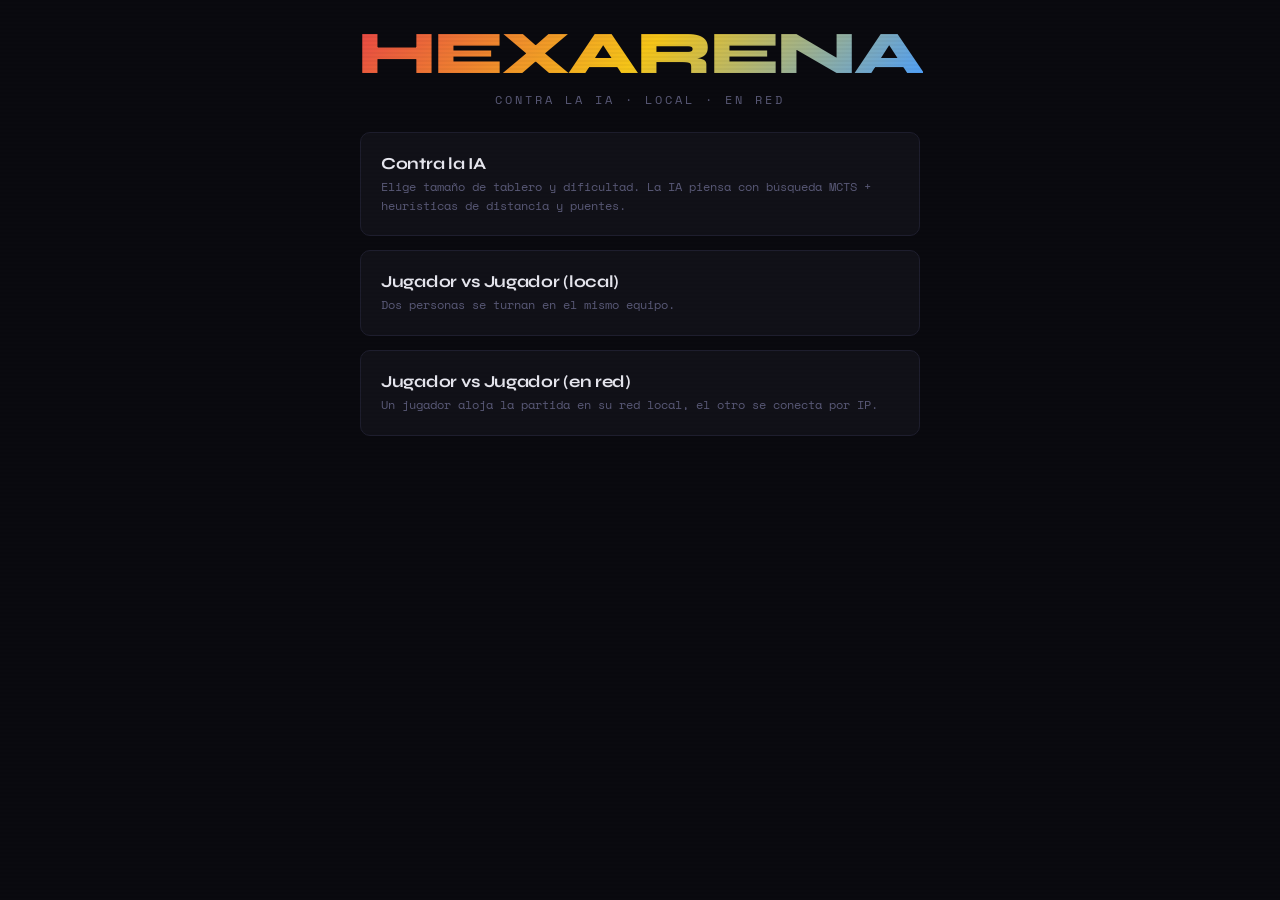
==== ui/dev.html @ 8a74e1f2 "Initial HexArena app: rules engine, unified MCTS+RAVE AI with difficulty tiers, LAN PvP, pywebview U" ====
<!DOCTYPE html>
<!-- Dev-only copy of index.html with a fake window.pywebview.api, so the UI
     can be iterated on in a plain browser without running the Python app.
     Not used by main.py / not part of the packaged build's entry point. -->
<html lang="es">
<head>
<meta charset="UTF-8">
<meta name="viewport" content="width=device-width, initial-scale=1.0">
<title>HexArena (dev)</title>
<link rel="stylesheet" href="style.css">
</head>
<body>

<header>
  <h1>HEXARENA</h1>
  <p>Contra la IA · local · en red</p>
</header>

<section id="screen-menu">

  <div id="menu-root" class="mode-cards">
    <div class="mode-card" data-open="ai">
      <h2>Contra la IA</h2>
      <p>Elige tamaño de tablero y dificultad. La IA piensa con búsqueda MCTS + heurísticas de distancia y puentes.</p>
    </div>
    <div class="mode-card" data-open="local">
      <h2>Jugador vs Jugador (local)</h2>
      <p>Dos personas se turnan en el mismo equipo.</p>
    </div>
    <div class="mode-card" data-open="network">
      <h2>Jugador vs Jugador (en red)</h2>
      <p>Un jugador aloja la partida en su red local, el otro se conecta por IP.</p>
    </div>
  </div>

  <div id="panel-ai" class="panel hidden">
    <h2>Contra la IA</h2>
    <div class="field-row">
      <label>Tamaño</label>
      <select id="ai-size">
        <option value="5">5 × 5</option>
        <option value="7" selected>7 × 7</option>
        <option value="9">9 × 9</option>
        <option value="11">11 × 11</option>
        <option value="13">13 × 13</option>
      </select>
    </div>
    <div class="field-row">
      <label>Dificultad</label>
      <select id="ai-difficulty">
        <option value="easy">Fácil</option>
        <option value="medium" selected>Media</option>
        <option value="hard">Difícil</option>
      </select>
    </div>
    <div class="field-row">
      <label>Juegas como</label>
      <select id="ai-role">
        <option value="1">Rojo (empiezas tú)</option>
        <option value="2">Azul (empieza la IA)</option>
      </select>
    </div>
    <div class="btn-row">
      <button class="primary" id="ai-start">Comenzar partida</button>
    </div>
    <div class="back-link" data-back>← Volver</div>
  </div>

  <div id="panel-local" class="panel hidden">
    <h2>Jugador vs Jugador (local)</h2>
    <div class="field-row">
      <label>Tamaño</label>
      <select id="local-size">
        <option value="5">5 × 5</option>
        <option value="7" selected>7 × 7</option>
        <option value="9">9 × 9</option>
        <option value="11">11 × 11</option>
        <option value="13">13 × 13</option>
      </select>
    </div>
    <div class="btn-row">
      <button class="primary" id="local-start">Comenzar partida</button>
    </div>
    <div class="back-link" data-back>← Volver</div>
  </div>

  <div id="panel-network" class="panel hidden">
    <h2>Jugador vs Jugador (en red)</h2>

    <div id="network-choice" class="btn-row">
      <button class="primary" id="network-open-host">Alojar partida</button>
      <button class="secondary" id="network-open-join">Unirse a partida</button>
    </div>

    <div id="network-host" class="hidden">
      <div class="field-row">
        <label>Tamaño</label>
        <select id="host-size">
          <option value="5">5 × 5</option>
          <option value="7" selected>7 × 7</option>
          <option value="9">9 × 9</option>
          <option value="11">11 × 11</option>
          <option value="13">13 × 13</option>
        </select>
      </div>
      <div class="btn-row">
        <button class="primary" id="host-start">Crear partida</button>
      </div>
      <div id="host-info" class="host-info hidden"></div>
    </div>

    <div id="network-join" class="hidden">
      <div class="field-row">
        <label>IP del anfitrión</label>
        <input type="text" id="join-ip" placeholder="192.168.1.23">
      </div>
      <div class="field-row">
        <label>Puerto</label>
        <input type="number" id="join-port" value="51137">
      </div>
      <div class="btn-row">
        <button class="primary" id="join-start">Conectar</button>
      </div>
      <div id="join-status" class="error-text"></div>
    </div>

    <div class="back-link" data-back>← Volver</div>
  </div>

</section>

<section id="screen-game" class="hidden">

  <div class="controls">
    <button class="secondary" id="btn-undo">Deshacer</button>
    <button class="ghost" id="btn-menu">Menú</button>
  </div>

  <div class="legend">
    <div class="legend-item"><div class="legend-dot p1"></div><span id="legend-p1">Rojo — arriba ↔ abajo</span></div>
    <div class="legend-item"><div class="legend-dot p2"></div><span id="legend-p2">Azul — izquierda ↔ derecha</span></div>
  </div>

  <div class="status" id="status">—</div>

  <div class="board-wrap">
    <svg class="board-svg" id="board-svg"></svg>
  </div>

  <div class="history-panel">
    <h3>Historial de jugadas</h3>
    <div class="history-list" id="history-list"></div>
  </div>

</section>

<script src="pywebview_stub.js"></script>
<script src="app.js"></script>
</body>
</html>
---- ui/style.css ----
@import url('https://fonts.googleapis.com/css2?family=Space+Mono:wght@400;700&family=Syne:wght@400;700;800&display=swap');

*, *::before, *::after { box-sizing: border-box; margin: 0; padding: 0; }

:root {
  --bg:       #0a0a0f;
  --surface:  #111118;
  --surface2: #16161f;
  --border:   #1e1e2e;
  --p1:       #e84545;
  --p1-dim:   #5a1a1a;
  --p1-glow:  rgba(232,69,69,0.35);
  --p2:       #4a9eff;
  --p2-dim:   #0e2a4a;
  --p2-glow:  rgba(74,158,255,0.35);
  --empty:    #1a1a28;
  --empty-h:  #22223a;
  --text:     #e8e8f0;
  --muted:    #5a5a78;
  --accent:   #f5c518;
  --danger:   #ff6b6b;
  --font-head: 'Syne', sans-serif;
  --font-mono: 'Space Mono', monospace;
}

html, body { height: 100%; }

body {
  background: var(--bg);
  color: var(--text);
  font-family: var(--font-mono);
  min-height: 100vh;
  display: flex;
  flex-direction: column;
  align-items: center;
  padding: 24px 16px 48px;
  overflow-x: hidden;
}

body::before {
  content:'';
  position:fixed; inset:0;
  background: repeating-linear-gradient(0deg, transparent, transparent 2px, rgba(0,0,0,0.03) 2px, rgba(0,0,0,0.03) 4px);
  pointer-events:none; z-index:9999;
}

.hidden { display: none !important; }

header {
  text-align: center;
  margin-bottom: 24px;
  animation: fadeDown .6s ease both;
}

header h1 {
  font-family: var(--font-head);
  font-size: clamp(2.2rem, 6vw, 3.8rem);
  font-weight: 800;
  letter-spacing: -2px;
  background: linear-gradient(135deg, var(--p1) 0%, var(--accent) 50%, var(--p2) 100%);
  -webkit-background-clip: text;
  -webkit-text-fill-color: transparent;
  background-clip: text;
  line-height: 1;
}

header p {
  color: var(--muted);
  font-size: .72rem;
  letter-spacing: 3px;
  margin-top: 6px;
  text-transform: uppercase;
}

/* ── shared form controls ── */
label {
  font-size: .68rem;
  color: var(--muted);
  letter-spacing: 2px;
  text-transform: uppercase;
}

select, input[type="text"], input[type="number"], button {
  font-family: var(--font-mono);
  font-size: .82rem;
  border: 1px solid var(--border);
  border-radius: 4px;
  background: var(--surface);
  color: var(--text);
  padding: 9px 14px;
  cursor: pointer;
  transition: border-color .2s, background .2s;
  outline: none;
}

input[type="text"], input[type="number"] { cursor: text; }
select:hover, select:focus, input:hover, input:focus { border-color: var(--muted); }

button.primary {
  background: var(--p1);
  border-color: var(--p1);
  color: #fff;
  font-weight: 700;
}
button.primary:hover { filter: brightness(1.15); }
button.secondary:hover { border-color: var(--p2); color: var(--p2); }
button.ghost {
  background: transparent;
}
button.ghost:hover { border-color: var(--muted); }
button:disabled { opacity: .45; cursor: not-allowed; }

/* ══════════════════════════════════════════════════════════════ */
/* MENU                                                            */
/* ══════════════════════════════════════════════════════════════ */

#screen-menu { width: min(560px, 92vw); animation: fadeUp .5s ease both; }

.mode-cards {
  display: grid;
  gap: 14px;
}

.mode-card {
  background: var(--surface);
  border: 1px solid var(--border);
  border-radius: 10px;
  padding: 20px;
  cursor: pointer;
  transition: border-color .2s, transform .15s;
}

.mode-card:hover { border-color: var(--accent); transform: translateY(-2px); }

.mode-card h2 {
  font-family: var(--font-head);
  font-size: 1.05rem;
  letter-spacing: -.3px;
  margin-bottom: 4px;
}

.mode-card p { color: var(--muted); font-size: .78rem; line-height: 1.5; }

.panel {
  background: var(--surface);
  border: 1px solid var(--border);
  border-radius: 10px;
  padding: 22px;
  margin-top: 16px;
  animation: fadeUp .35s ease both;
}

.panel h2 {
  font-family: var(--font-head);
  font-size: 1rem;
  margin-bottom: 16px;
}

.field-row {
  display: flex;
  align-items: center;
  gap: 12px;
  margin-bottom: 14px;
  flex-wrap: wrap;
}

.field-row label { min-width: 110px; }
.field-row select, .field-row input { flex: 1; min-width: 140px; }

.btn-row {
  display: flex;
  gap: 10px;
  margin-top: 18px;
  flex-wrap: wrap;
}

.back-link {
  display: inline-block;
  margin-top: 14px;
  color: var(--muted);
  font-size: .72rem;
  letter-spacing: 1px;
  text-transform: uppercase;
  cursor: pointer;
  text-decoration: underline;
}
.back-link:hover { color: var(--text); }

.host-info {
  background: var(--surface2);
  border: 1px dashed var(--border);
  border-radius: 8px;
  padding: 14px 16px;
  font-size: .85rem;
  line-height: 1.9;
  margin-top: 10px;
}
.host-info .ip { color: var(--accent); font-weight: 700; }

.waiting-dots::after {
  content: '';
  animation: dots 1.2s steps(4, end) infinite;
}

.error-text { color: var(--danger); font-size: .78rem; margin-top: 8px; }

/* ══════════════════════════════════════════════════════════════ */
/* GAME SCREEN                                                     */
/* ══════════════════════════════════════════════════════════════ */

#screen-game { display: flex; flex-direction: column; align-items: center; }

.controls {
  display: flex;
  gap: 12px;
  align-items: center;
  flex-wrap: wrap;
  justify-content: center;
  margin-bottom: 20px;
}

.legend {
  display: flex;
  gap: 24px;
  margin-bottom: 18px;
}

.legend-item {
  display: flex;
  align-items: center;
  gap: 8px;
  font-size: .68rem;
  letter-spacing: 1.5px;
  text-transform: uppercase;
  color: var(--muted);
}

.legend-dot { width: 14px; height: 14px; border-radius: 50%; }
.legend-dot.p1 { background: var(--p1); box-shadow: 0 0 8px var(--p1-glow); }
.legend-dot.p2 { background: var(--p2); box-shadow: 0 0 8px var(--p2-glow); }

.status {
  font-family: var(--font-head);
  font-size: 1rem;
  font-weight: 700;
  letter-spacing: 1px;
  margin-bottom: 18px;
  min-height: 28px;
  text-align: center;
}

.status.p1-turn  { color: var(--p1); }
.status.p2-turn  { color: var(--p2); }
.status.thinking { color: var(--accent); }
.status.win-p1   { color: var(--p1); }
.status.win-p2   { color: var(--p2); }
.status.warn     { color: var(--danger); }

.board-wrap { position: relative; animation: fadeUp .5s ease both; }

.board-svg { display: block; filter: drop-shadow(0 0 40px rgba(74,158,255,0.06)); max-width: 88vw; height: auto; }

.hex-cell { cursor: pointer; transition: fill .15s; }
.hex-cell polygon { stroke: #2a2a40; stroke-width: 1.5; transition: fill .2s, filter .2s; }
.hex-cell.empty polygon { fill: var(--empty); }
.hex-cell.empty:hover polygon { fill: var(--empty-h); filter: drop-shadow(0 0 6px rgba(255,255,255,0.15)); }
.hex-cell.p1 polygon { fill: var(--p1); filter: drop-shadow(0 0 8px var(--p1-glow)); cursor: default; }
.hex-cell.p2 polygon { fill: var(--p2); filter: drop-shadow(0 0 8px var(--p2-glow)); cursor: default; }
.hex-cell.blocked { cursor: not-allowed; }
.hex-cell.blocked polygon { opacity: .5; }
.hex-cell.win-path polygon { animation: winPulse 1s ease-in-out infinite alternate; }
.hex-cell.p1.win-path polygon { fill: #ff7070; }
.hex-cell.p2.win-path polygon { fill: #80c8ff; }

.edge-top, .edge-bottom { stroke: var(--p1); }
.edge-left, .edge-right { stroke: var(--p2); }

.history-panel {
  margin-top: 22px;
  background: var(--surface);
  border: 1px solid var(--border);
  border-radius: 8px;
  padding: 16px;
  width: min(460px, 92vw);
}

.history-panel h3 {
  font-family: var(--font-head);
  font-size: .75rem;
  letter-spacing: 3px;
  text-transform: uppercase;
  color: var(--muted);
  margin-bottom: 10px;
}

.history-list { display: flex; flex-wrap: wrap; gap: 6px; max-height: 80px; overflow-y: auto; }
.history-list::-webkit-scrollbar { width: 4px; }
.history-list::-webkit-scrollbar-track { background: transparent; }
.history-list::-webkit-scrollbar-thumb { background: var(--border); border-radius: 2px; }

.move-badge { font-size: .65rem; padding: 3px 8px; border-radius: 3px; letter-spacing: .5px; }
.move-badge.p1 { background: var(--p1-dim); color: var(--p1); }
.move-badge.p2 { background: var(--p2-dim); color: var(--p2); }

.dots::after { content: ''; animation: dots 1.2s steps(4, end) infinite; }

@keyframes dots {
  0%   { content: ''; }
  25%  { content: '.'; }
  50%  { content: '..'; }
  75%  { content: '...'; }
  100% { content: ''; }
}

@keyframes winPulse {
  from { filter: drop-shadow(0 0 6px currentColor) brightness(1); }
  to   { filter: drop-shadow(0 0 18px currentColor) brightness(1.4); }
}

@keyframes fadeDown { from { opacity:0; transform: translateY(-16px); } to { opacity:1; transform: translateY(0); } }
@keyframes fadeUp   { from { opacity:0; transform: translateY(16px); } to { opacity:1; transform: translateY(0); } }

@media (max-width: 500px) {
  body { padding: 16px 8px 32px; }
  .field-row label { min-width: 0; width: 100%; }
}
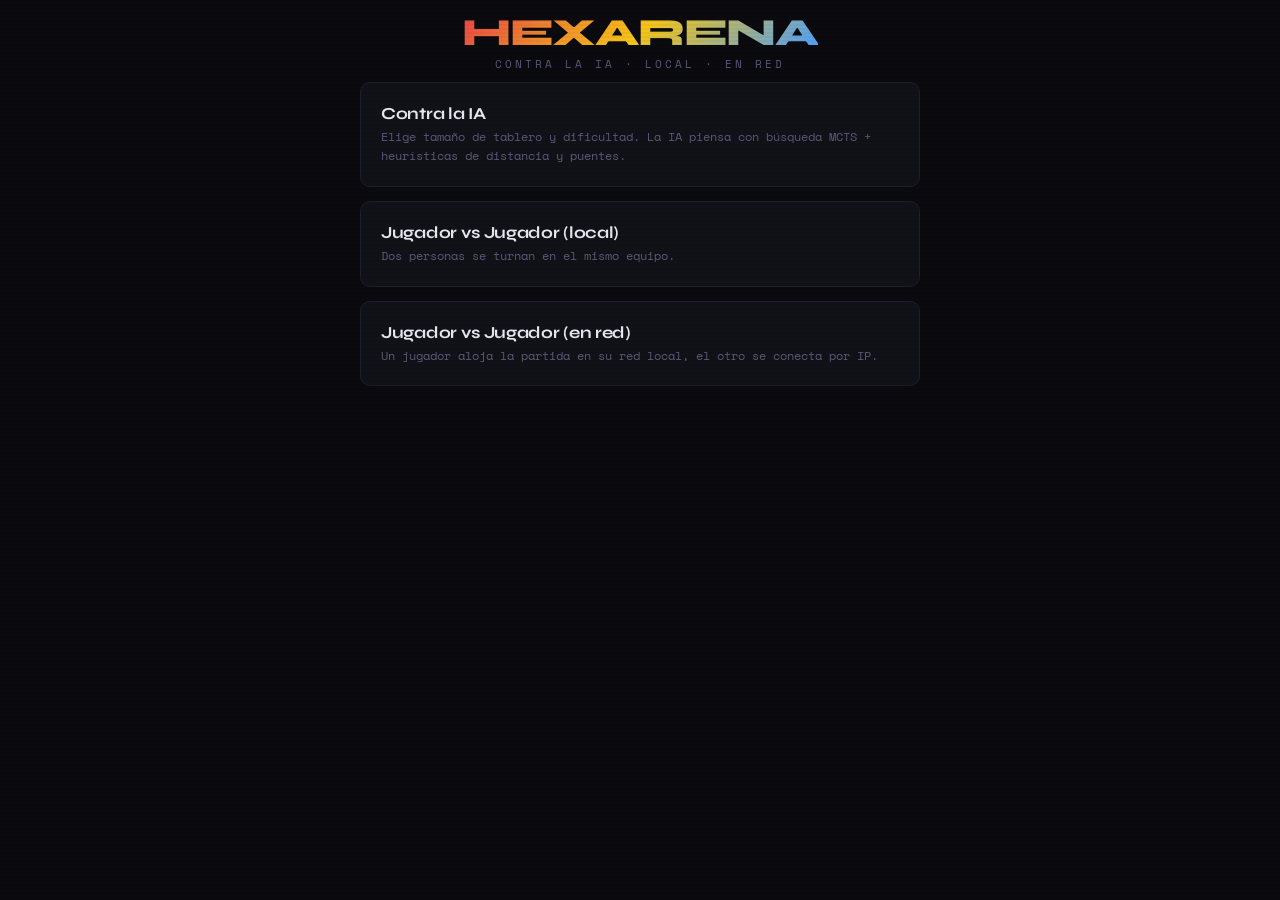
==== commit adf22f9c: "Fix hexagon overlap and make the board fill available space The center formula mixed flat-top spacin" ====
--- a/ui/dev.html
+++ b/ui/dev.html
@@ -143,7 +143,7 @@
 
   <div class="status" id="status">—</div>
 
-  <div class="board-wrap">
+  <div class="board-wrap" id="board-wrap">
     <svg class="board-svg" id="board-svg"></svg>
   </div>
 
--- a/ui/style.css
+++ b/ui/style.css
@@ -29,12 +29,13 @@
   background: var(--bg);
   color: var(--text);
   font-family: var(--font-mono);
-  min-height: 100vh;
+  height: 100vh;
   display: flex;
   flex-direction: column;
   align-items: center;
-  padding: 24px 16px 48px;
+  padding: 14px 20px 12px;
   overflow-x: hidden;
+  overflow-y: auto;
 }
 
 body::before {
@@ -48,15 +49,16 @@
 
 header {
   text-align: center;
-  margin-bottom: 24px;
+  margin-bottom: 10px;
+  flex: 0 0 auto;
   animation: fadeDown .6s ease both;
 }
 
 header h1 {
   font-family: var(--font-head);
-  font-size: clamp(2.2rem, 6vw, 3.8rem);
+  font-size: clamp(1.6rem, 4vw, 2.4rem);
   font-weight: 800;
-  letter-spacing: -2px;
+  letter-spacing: -1.5px;
   background: linear-gradient(135deg, var(--p1) 0%, var(--accent) 50%, var(--p2) 100%);
   -webkit-background-clip: text;
   -webkit-text-fill-color: transparent;
@@ -66,9 +68,9 @@
 
 header p {
   color: var(--muted);
-  font-size: .72rem;
+  font-size: .68rem;
   letter-spacing: 3px;
-  margin-top: 6px;
+  margin-top: 4px;
   text-transform: uppercase;
 }
 
@@ -208,7 +210,14 @@
 /* GAME SCREEN                                                     */
 /* ══════════════════════════════════════════════════════════════ */
 
-#screen-game { display: flex; flex-direction: column; align-items: center; }
+#screen-game {
+  display: flex;
+  flex-direction: column;
+  align-items: center;
+  width: 100%;
+  flex: 1 1 auto;
+  min-height: 0;
+}
 
 .controls {
   display: flex;
@@ -216,13 +225,15 @@
   align-items: center;
   flex-wrap: wrap;
   justify-content: center;
-  margin-bottom: 20px;
+  flex: 0 0 auto;
+  margin-bottom: 10px;
 }
 
 .legend {
   display: flex;
   gap: 24px;
-  margin-bottom: 18px;
+  flex: 0 0 auto;
+  margin-bottom: 8px;
 }
 
 .legend-item {
@@ -244,8 +255,9 @@
   font-size: 1rem;
   font-weight: 700;
   letter-spacing: 1px;
-  margin-bottom: 18px;
-  min-height: 28px;
+  flex: 0 0 auto;
+  margin-bottom: 8px;
+  min-height: 24px;
   text-align: center;
 }
 
@@ -256,9 +268,19 @@
 .status.win-p2   { color: var(--p2); }
 .status.warn     { color: var(--danger); }
 
-.board-wrap { position: relative; animation: fadeUp .5s ease both; }
-
-.board-svg { display: block; filter: drop-shadow(0 0 40px rgba(74,158,255,0.06)); max-width: 88vw; height: auto; }
+.board-wrap {
+  position: relative;
+  display: flex;
+  align-items: center;
+  justify-content: center;
+  width: 100%;
+  flex: 1 1 auto;
+  min-height: 0;
+  overflow: hidden;
+  animation: fadeUp .5s ease both;
+}
+
+.board-svg { display: block; filter: drop-shadow(0 0 40px rgba(74,158,255,0.06)); max-width: 100%; max-height: 100%; }
 
 .hex-cell { cursor: pointer; transition: fill .15s; }
 .hex-cell polygon { stroke: #2a2a40; stroke-width: 1.5; transition: fill .2s, filter .2s; }
@@ -276,11 +298,12 @@
 .edge-left, .edge-right { stroke: var(--p2); }
 
 .history-panel {
-  margin-top: 22px;
+  flex: 0 0 auto;
+  margin-top: 10px;
   background: var(--surface);
   border: 1px solid var(--border);
   border-radius: 8px;
-  padding: 16px;
+  padding: 10px 16px;
   width: min(460px, 92vw);
 }
 
